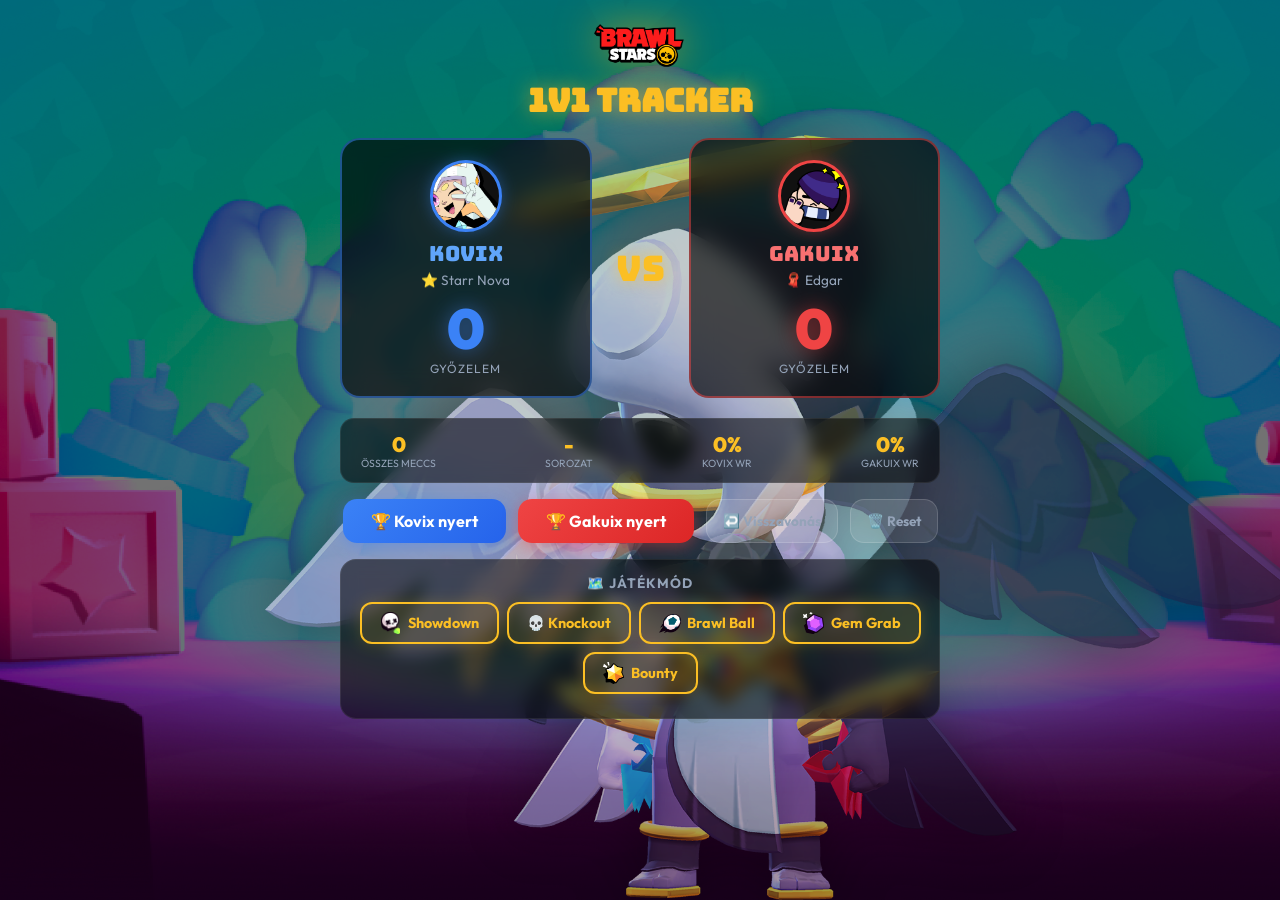
==== index.html @ f6cc5d06 "initial commit" ====
<!DOCTYPE html>
<html lang="hu">
<head>
  <meta charset="UTF-8">
  <meta name="viewport" content="width=device-width, initial-scale=1.0">
  <title>Brawl Stars 1v1</title>
  <link rel="icon" href="Logo_2025.png">
  <link href="https://fonts.googleapis.com/css2?family=Bungee&family=Outfit:wght@400;700;900&display=swap" rel="stylesheet">
  <style>
    * { margin:0; padding:0; box-sizing:border-box; }
    body {
      font-family:'Outfit',sans-serif;
      min-height:100vh;
      background: url('háttér.png') center/cover no-repeat fixed;
      color:#fff;
      overflow:hidden;
    }
    body::before {
      content:''; position:fixed; inset:0;
      background: rgba(0,0,0,0.5);
      z-index:0;
    }

    /* Character images in background */
    .bg-char-left, .bg-char-right {
      position:fixed; bottom:0; z-index:1; pointer-events:none;
      height:85vh; max-height:800px;
      object-fit:contain;
      filter: drop-shadow(0 0 30px rgba(0,0,0,0.6));
      opacity:0.6;
    }
    .bg-char-left { left:-20px; }
    .bg-char-right { right:-20px; }

    .wrap {
      position:relative; z-index:2; min-height:100vh;
      display:flex; flex-direction:column; align-items:center;
      padding:20px; overflow-y:auto;
    }

    /* Header */
    .header { text-align:center; margin-bottom:16px; }
    .header img { width:100px; filter:drop-shadow(0 0 20px rgba(255,180,0,0.5)); }
    .header h1 { font-family:'Bungee',sans-serif; font-size:2rem; color:#fbbf24; text-shadow:0 0 20px rgba(251,191,36,0.6); margin-top:4px; }

    /* Scoreboard */
    .scoreboard {
      display:flex; gap:24px; align-items:center; justify-content:center;
      width:100%; max-width:600px; margin-bottom:20px;
    }
    .player-card {
      flex:1; background:rgba(0,0,0,0.65); backdrop-filter:blur(12px);
      border-radius:20px; padding:20px; text-align:center;
      border:2px solid rgba(255,255,255,0.1);
      transition:transform 0.3s, box-shadow 0.3s;
    }
    .player-card:hover { transform:translateY(-4px); }
    .player-card.p1 { border-color:rgba(59,130,246,0.5); }
    .player-card.p2 { border-color:rgba(239,68,68,0.5); }
    .player-card.p1:hover { box-shadow:0 0 30px rgba(59,130,246,0.3); }
    .player-card.p2:hover { box-shadow:0 0 30px rgba(239,68,68,0.3); }

    .profile-pic {
      width:72px; height:72px; border-radius:50%; object-fit:cover;
      border:3px solid rgba(255,255,255,0.3);
      margin:0 auto 8px; display:block; background:#111;
    }
    .p1 .profile-pic { border-color:#3b82f6; box-shadow:0 0 15px rgba(59,130,246,0.4); }
    .p2 .profile-pic { border-color:#ef4444; box-shadow:0 0 15px rgba(239,68,68,0.4); }

    .player-name { font-family:'Bungee',sans-serif; font-size:1.3rem; margin-bottom:4px; }
    .p1 .player-name { color:#60a5fa; }
    .p2 .player-name { color:#f87171; }
    .fav-char { font-size:0.85rem; color:#94a3b8; margin-bottom:12px; }

    .score { font-size:3.5rem; font-weight:900; line-height:1; }
    .p1 .score { color:#3b82f6; text-shadow:0 0 20px rgba(59,130,246,0.5); }
    .p2 .score { color:#ef4444; text-shadow:0 0 20px rgba(239,68,68,0.5); }
    .score-label { font-size:0.75rem; color:#94a3b8; text-transform:uppercase; letter-spacing:1px; margin-top:4px; }

    .vs { font-family:'Bungee',sans-serif; font-size:2.2rem; color:#fbbf24; text-shadow:0 0 15px rgba(251,191,36,0.5); flex-shrink:0; }

    /* Buttons */
    .buttons { display:flex; gap:12px; flex-wrap:wrap; justify-content:center; margin-bottom:16px; }
    .btn {
      padding:12px 28px; border:none; border-radius:14px;
      font-family:'Outfit',sans-serif; font-weight:700; font-size:1rem;
      cursor:pointer; transition:all 0.2s; display:flex; align-items:center; gap:8px;
    }
    .btn:active { transform:scale(0.95); }
    .btn-blue { background:linear-gradient(135deg,#3b82f6,#2563eb); color:#fff; box-shadow:0 4px 15px rgba(59,130,246,0.4); }
    .btn-blue:hover { box-shadow:0 6px 25px rgba(59,130,246,0.6); transform:translateY(-2px); }
    .btn-red { background:linear-gradient(135deg,#ef4444,#dc2626); color:#fff; box-shadow:0 4px 15px rgba(239,68,68,0.4); }
    .btn-red:hover { box-shadow:0 6px 25px rgba(239,68,68,0.6); transform:translateY(-2px); }
    .btn-gray { background:rgba(255,255,255,0.1); color:#94a3b8; border:1px solid rgba(255,255,255,0.15); }
    .btn-gray:hover { background:rgba(255,255,255,0.2); color:#fff; }
    .btn-sm { padding:8px 16px; font-size:0.85rem; }

    /* Streak bar */
    .streak-bar {
      width:100%; max-width:600px; background:rgba(0,0,0,0.55); backdrop-filter:blur(8px);
      border-radius:14px; padding:12px 20px; margin-bottom:16px;
      display:flex; justify-content:space-between; align-items:center;
      border:1px solid rgba(255,255,255,0.08);
    }
    .streak-item { text-align:center; }
    .streak-val { font-size:1.3rem; font-weight:900; color:#fbbf24; }
    .streak-lbl { font-size:0.65rem; color:#94a3b8; text-transform:uppercase; }

    /* Emote overlay */
    .emote-overlay {
      position:fixed; inset:0; z-index:100; background:rgba(0,0,0,0.88);
      display:flex; flex-direction:column; align-items:center; justify-content:center;
      opacity:0; pointer-events:none; transition:opacity 0.5s;
    }
    .emote-overlay.show { opacity:1; pointer-events:all; }
    .emote-overlay.fade-out { opacity:0; }
    .emote-overlay .winner-text {
      font-family:'Bungee',sans-serif; font-size:2.5rem; margin-bottom:20px;
      animation: bounceIn 0.5s ease;
    }
    .emote-overlay .emote-media {
      max-width:320px; max-height:320px; border-radius:20px;
      box-shadow:0 0 40px rgba(251,191,36,0.4);
      animation: zoomIn 0.4s ease;
    }
    .emote-overlay .map-icon-big {
      width:200px; height:200px; object-fit:contain;
      animation: zoomIn 0.4s ease;
      filter: drop-shadow(0 0 30px rgba(251,191,36,0.5));
    }

    @keyframes bounceIn {
      0% { transform:scale(0.3); opacity:0; }
      50% { transform:scale(1.1); }
      100% { transform:scale(1); opacity:1; }
    }
    @keyframes zoomIn {
      from { transform:scale(0.5); opacity:0; }
      to { transform:scale(1); opacity:1; }
    }

    /* Map selector */
    .map-selector {
      width:100%; max-width:600px;
      background:rgba(0,0,0,0.55); backdrop-filter:blur(8px);
      border-radius:16px; padding:14px 16px; border:1px solid rgba(255,255,255,0.08);
      margin-bottom:16px;
    }
    .map-selector h3 { font-size:0.85rem; color:#94a3b8; margin-bottom:10px; text-transform:uppercase; letter-spacing:1px; text-align:center; }
    .map-btns { display:flex; gap:8px; flex-wrap:wrap; justify-content:center; }
    .map-btn {
      padding:8px 18px; border-radius:12px; border:2px solid rgba(255,255,255,0.12);
      background:rgba(255,255,255,0.06); color:#94a3b8; font-family:'Outfit',sans-serif;
      font-weight:700; font-size:0.9rem; cursor:pointer; transition:all 0.2s;
      display:flex; align-items:center; gap:6px;
    }
    .map-btn img { width:22px; height:22px; object-fit:contain; }
    .map-btn:hover { background:rgba(255,255,255,0.12); color:#fff; }
    .map-btn.active {
      border-color:#fbbf24; color:#fbbf24;
      background:rgba(251,191,36,0.12); box-shadow:0 0 15px rgba(251,191,36,0.2);
    }
    .current-map {
      text-align:center; margin-top:10px; font-family:'Bungee',sans-serif;
      font-size:1.1rem; color:#fbbf24;
    }

    @media(max-width:768px) {
      .bg-char-left, .bg-char-right { height:50vh; opacity:0.35; }
      .bg-char-left { left:-40px; }
      .bg-char-right { right:-40px; }
    }
    @media(max-width:500px) {
      .scoreboard { flex-direction:column; gap:12px; }
      .vs { font-size:1.5rem; }
      .header h1 { font-size:1.5rem; }
      .bg-char-left, .bg-char-right { display:none; }
    }
  </style>
</head>
<body>
  <!-- Background characters -->
  <img class="bg-char-left" src="kovix 16 oldalán nagyba legyen.png" alt="">
  <img class="bg-char-right" src="gakuiblox oldalán nagyba legyen.png" alt="">

  <div class="wrap">
    <div class="header">
      <img src="Logo_2025.png" alt="Brawl Stars">
      <h1>1v1 TRACKER</h1>
    </div>

    <div class="scoreboard">
      <div class="player-card p1">
        <img class="profile-pic" src="kovix 16 profila.png" alt="Kovix">
        <div class="player-name">Kovix</div>
        <div class="fav-char">⭐ Starr Nova</div>
        <div class="score" id="score1">0</div>
        <div class="score-label">Győzelem</div>
      </div>
      <div class="vs">VS</div>
      <div class="player-card p2">
        <img class="profile-pic" src="Edgar (Gakuix kedvenc karaktere és a win emote).png" alt="Gakuix">
        <div class="player-name">Gakuix</div>
        <div class="fav-char">🧣 Edgar</div>
        <div class="score" id="score2">0</div>
        <div class="score-label">Győzelem</div>
      </div>
    </div>

    <div class="streak-bar">
      <div class="streak-item"><div class="streak-val" id="totalGames">0</div><div class="streak-lbl">Összes meccs</div></div>
      <div class="streak-item"><div class="streak-val" id="streak">-</div><div class="streak-lbl">Sorozat</div></div>
      <div class="streak-item"><div class="streak-val" id="winrate1">0%</div><div class="streak-lbl">Kovix WR</div></div>
      <div class="streak-item"><div class="streak-val" id="winrate2">0%</div><div class="streak-lbl">Gakuix WR</div></div>
    </div>

    <div class="buttons">
      <button class="btn btn-blue" onclick="win(1)">🏆 Kovix nyert</button>
      <button class="btn btn-red" onclick="win(2)">🏆 Gakuix nyert</button>
      <button class="btn btn-gray btn-sm" onclick="undo()">↩️ Visszavonás</button>
      <button class="btn btn-gray btn-sm" onclick="resetAll()">🗑️ Reset</button>
    </div>

    <div class="map-selector">
      <h3>🗺️ Játékmód</h3>
      <div class="map-btns">
        <button class="map-btn" onclick="pickMap('Showdown')"><img src="showdown_icon.png"> Showdown</button>
        <button class="map-btn" onclick="pickMap('Knockout')">💀 Knockout</button>
        <button class="map-btn" onclick="pickMap('Brawl Ball')"><img src="brawl_ball_icon.png"> Brawl Ball</button>
        <button class="map-btn" onclick="pickMap('Gem Grab')"><img src="gem_grab_icon.png"> Gem Grab</button>
        <button class="map-btn" onclick="pickMap('Bounty')"><img src="bounty_icon.png"> Bounty</button>
      </div>
      <div class="current-map" id="currentMap"></div>
    </div>
  </div>

  <!-- Overlay (emote + map) -->
  <div class="emote-overlay" id="emoteOverlay">
    <div class="winner-text" id="winnerText"></div>
    <div id="emoteContainer"></div>
  </div>

  <script>
    let data = JSON.parse(localStorage.getItem('brawl1v1') || '{"s1":0,"s2":0,"map":""}');

    const PLAYERS = {
      1: { name:"Kovix", winEmote:"win.png", loseEmote:"nem win.png", color:"#3b82f6" },
      2: { name:"Gakuix", winEmote:"Edgar (Gakuix kedvenc karaktere és a win emote).png", loseEmote:"Gakuix nem nyerő emote.png", color:"#ef4444" }
    };

    const MAP_ICONS = {
      'Showdown': 'showdown_icon.png',
      'Knockout': null,
      'Brawl Ball': 'brawl_ball_icon.png',
      'Gem Grab': 'gem_grab_icon.png',
      'Bounty': 'bounty_icon.png'
    };

    let overlayTimer = null;

    function save() { localStorage.setItem('brawl1v1', JSON.stringify(data)); }

    function render() {
      document.getElementById('score1').textContent = data.s1;
      document.getElementById('score2').textContent = data.s2;
      const total = data.s1 + data.s2;
      document.getElementById('totalGames').textContent = total;
      document.getElementById('winrate1').textContent = total ? Math.round(data.s1/total*100)+'%' : '0%';
      document.getElementById('winrate2').textContent = total ? Math.round(data.s2/total*100)+'%' : '0%';
      let streak = '-';
      if (data.s1 > 0 || data.s2 > 0) {
        if (data.s1 > data.s2) streak = 'Kovix vezet 🔥';
        else if (data.s2 > data.s1) streak = 'Gakuix vezet 🔥';
        else streak = 'Döntetlen ⚡';
      }
      document.getElementById('streak').textContent = streak;
      document.querySelectorAll('.map-btn').forEach(btn => {
        btn.classList.toggle('active', btn.textContent.includes(data.map));
      });
      document.getElementById('currentMap').textContent = data.map ? '🎮 ' + data.map : '';
    }

    function showOverlay(html, duration) {
      const overlay = document.getElementById('emoteOverlay');
      const text = document.getElementById('winnerText');
      const container = document.getElementById('emoteContainer');
      if (overlayTimer) clearTimeout(overlayTimer);
      overlay.classList.remove('fade-out');
      text.innerHTML = html.title || '';
      text.style.color = html.color || '#fbbf24';
      container.innerHTML = html.content || '';
      overlay.classList.add('show');
      overlayTimer = setTimeout(() => {
        overlay.classList.add('fade-out');
        setTimeout(() => {
          overlay.classList.remove('show','fade-out');
        }, 500);
      }, duration);
    }

    function pickMap(name) {
      data.map = name;
      save(); render();
      const icon = MAP_ICONS[name];
      const imgHtml = icon
        ? `<img class="map-icon-big" src="${icon}">`
        : `<div style="font-size:6rem;">💀</div>`;
      showOverlay({ title:`🗺️ ${name}`, color:'#fbbf24', content:imgHtml }, 3000);
    }

    function win(p) {
      if (p===1) data.s1++; else data.s2++;
      save(); render();
      const pl = PLAYERS[p];
      showOverlay({
        title: '🏆 ' + pl.name + ' NYERT! 🏆',
        color: pl.color,
        content: `<img class="emote-media" src="${pl.winEmote}">`
      }, 3000);
    }

    function undo() {
      if (data.s1 === 0 && data.s2 === 0) return;
      // can't know who won last, so just ask
      const who = prompt('Kit vonod vissza? (1 = Kovix, 2 = Gakuix)');
      if (who === '1' && data.s1 > 0) { data.s1--; save(); render(); }
      else if (who === '2' && data.s2 > 0) { data.s2--; save(); render(); }
    }

    function resetAll() {
      if (!confirm('Biztosan törlöd az összes eredményt?')) return;
      data={s1:0,s2:0,map:data.map}; save(); render();
    }

    render();
  </script>
</body>
</html>
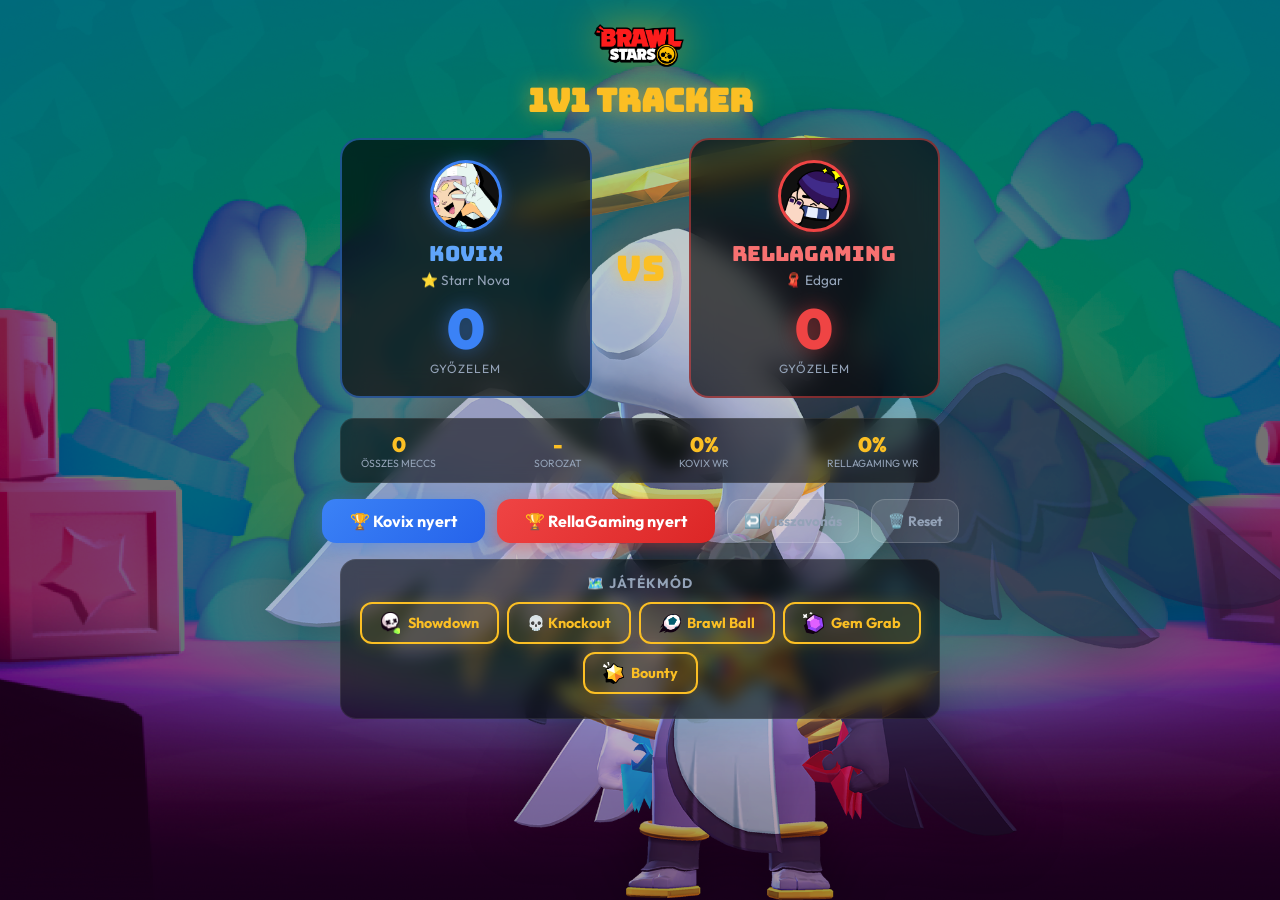
==== commit 8e30ea44: "Rename gakublox (Gakuix) to RellaGaming" ====
--- a/index.html
+++ b/index.html
@@ -182,7 +182,7 @@
 <body>
   <!-- Background characters -->
   <img class="bg-char-left" src="kovix 16 oldalán nagyba legyen.png" alt="">
-  <img class="bg-char-right" src="gakuiblox oldalán nagyba legyen.png" alt="">
+  <img class="bg-char-right" src="RellaGaming oldalán nagyba legyen.png" alt="">
 
   <div class="wrap">
     <div class="header">
@@ -200,8 +200,8 @@
       </div>
       <div class="vs">VS</div>
       <div class="player-card p2">
-        <img class="profile-pic" src="Edgar (Gakuix kedvenc karaktere és a win emote).png" alt="Gakuix">
-        <div class="player-name">Gakuix</div>
+        <img class="profile-pic" src="Edgar (RellaGaming kedvenc karaktere és a win emote).png" alt="RellaGaming">
+        <div class="player-name">RellaGaming</div>
         <div class="fav-char">🧣 Edgar</div>
         <div class="score" id="score2">0</div>
         <div class="score-label">Győzelem</div>
@@ -212,12 +212,12 @@
       <div class="streak-item"><div class="streak-val" id="totalGames">0</div><div class="streak-lbl">Összes meccs</div></div>
       <div class="streak-item"><div class="streak-val" id="streak">-</div><div class="streak-lbl">Sorozat</div></div>
       <div class="streak-item"><div class="streak-val" id="winrate1">0%</div><div class="streak-lbl">Kovix WR</div></div>
-      <div class="streak-item"><div class="streak-val" id="winrate2">0%</div><div class="streak-lbl">Gakuix WR</div></div>
+      <div class="streak-item"><div class="streak-val" id="winrate2">0%</div><div class="streak-lbl">RellaGaming WR</div></div>
     </div>
 
     <div class="buttons">
       <button class="btn btn-blue" onclick="win(1)">🏆 Kovix nyert</button>
-      <button class="btn btn-red" onclick="win(2)">🏆 Gakuix nyert</button>
+      <button class="btn btn-red" onclick="win(2)">🏆 RellaGaming nyert</button>
       <button class="btn btn-gray btn-sm" onclick="undo()">↩️ Visszavonás</button>
       <button class="btn btn-gray btn-sm" onclick="resetAll()">🗑️ Reset</button>
     </div>
@@ -246,7 +246,7 @@
 
     const PLAYERS = {
       1: { name:"Kovix", winEmote:"win.png", loseEmote:"nem win.png", color:"#3b82f6" },
-      2: { name:"Gakuix", winEmote:"Edgar (Gakuix kedvenc karaktere és a win emote).png", loseEmote:"Gakuix nem nyerő emote.png", color:"#ef4444" }
+      2: { name:"RellaGaming", winEmote:"Edgar (RellaGaming kedvenc karaktere és a win emote).png", loseEmote:"RellaGaming nem nyerő emote.png", color:"#ef4444" }
     };
 
     const MAP_ICONS = {
@@ -271,7 +271,7 @@
       let streak = '-';
       if (data.s1 > 0 || data.s2 > 0) {
         if (data.s1 > data.s2) streak = 'Kovix vezet 🔥';
-        else if (data.s2 > data.s1) streak = 'Gakuix vezet 🔥';
+        else if (data.s2 > data.s1) streak = 'RellaGaming vezet 🔥';
         else streak = 'Döntetlen ⚡';
       }
       document.getElementById('streak').textContent = streak;
@@ -323,7 +323,7 @@
     function undo() {
       if (data.s1 === 0 && data.s2 === 0) return;
       // can't know who won last, so just ask
-      const who = prompt('Kit vonod vissza? (1 = Kovix, 2 = Gakuix)');
+      const who = prompt('Kit vonod vissza? (1 = Kovix, 2 = RellaGaming)');
       if (who === '1' && data.s1 > 0) { data.s1--; save(); render(); }
       else if (who === '2' && data.s2 > 0) { data.s2--; save(); render(); }
     }
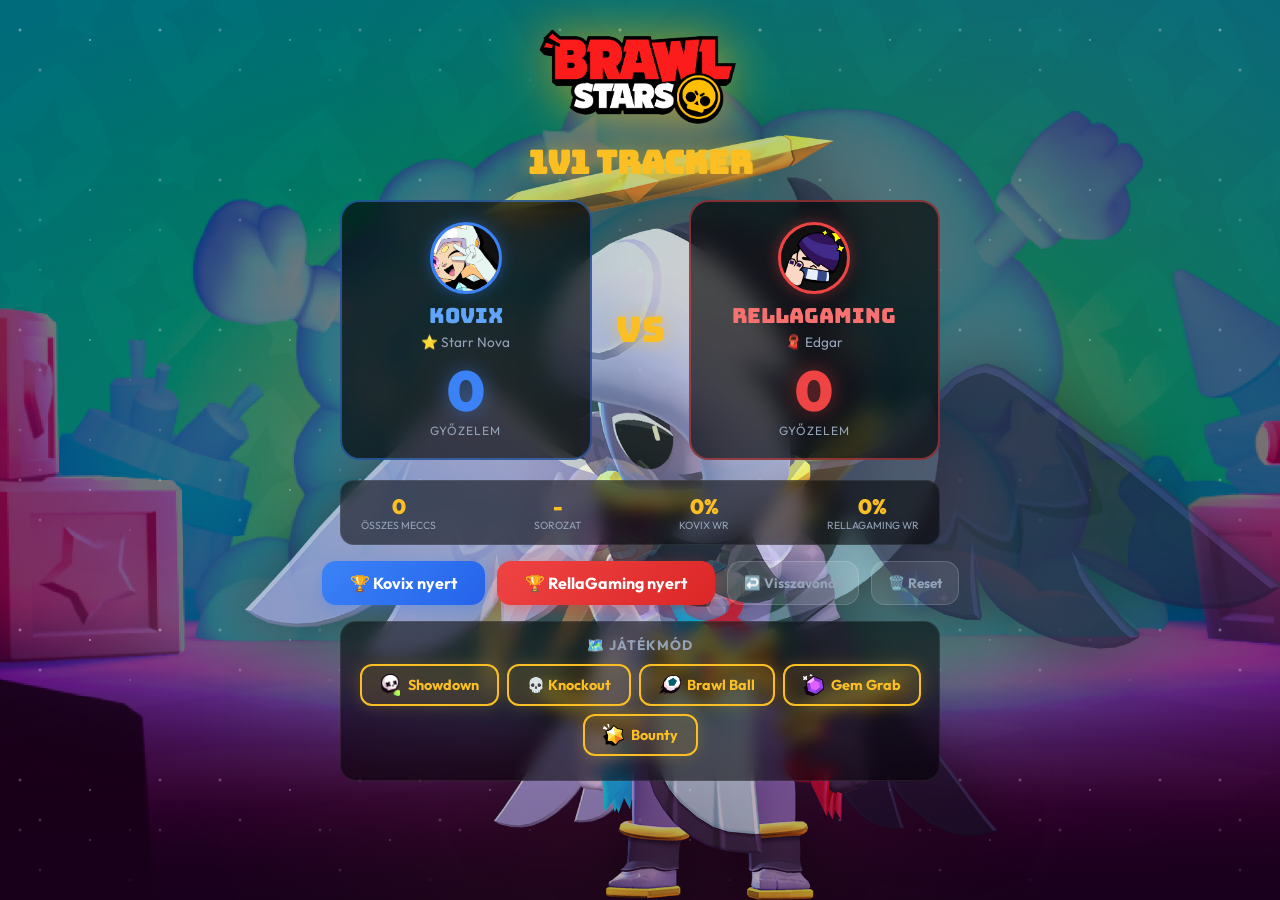
==== commit 961eab1f: "Enlarge logo, pin background characters to screen edges, and add animated star background" ====
--- a/index.html
+++ b/index.html
@@ -27,10 +27,31 @@
       height:85vh; max-height:800px;
       object-fit:contain;
       filter: drop-shadow(0 0 30px rgba(0,0,0,0.6));
-      opacity:0.6;
-    }
-    .bg-char-left { left:-20px; }
-    .bg-char-right { right:-20px; }
+      opacity:0.65;
+    }
+    .bg-char-left { left:0; object-position: left bottom; }
+    .bg-char-right { right:0; object-position: right bottom; }
+
+    /* Animated star background style */
+    .stars {
+      position: fixed; inset:0; z-index:0; pointer-events:none;
+      background: radial-gradient(ellipse at 20% 50%, rgba(59,130,246,0.08) 0%, transparent 50%),
+                  radial-gradient(ellipse at 80% 20%, rgba(239,68,68,0.08) 0%, transparent 50%),
+                  radial-gradient(ellipse at 50% 80%, rgba(251,191,36,0.05) 0%, transparent 50%);
+    }
+    .stars::before, .stars::after {
+      content:''; position:absolute; inset:0;
+      background-image: 
+        radial-gradient(2px 2px at 20px 30px, rgba(255,255,255,0.4), transparent),
+        radial-gradient(2px 2px at 40px 70px, rgba(255,255,255,0.3), transparent),
+        radial-gradient(1.5px 1.5px at 90px 40px, rgba(255,255,255,0.5), transparent),
+        radial-gradient(1px 1px at 130px 80px, rgba(255,255,255,0.3), transparent),
+        radial-gradient(2px 2px at 160px 30px, rgba(255,255,255,0.4), transparent);
+      background-size: 200px 150px;
+      animation: twinkle 5s ease-in-out infinite alternate;
+    }
+    .stars::after { background-size: 300px 200px; animation-delay: -2.5s; opacity:0.6; }
+    @keyframes twinkle { from{opacity:0.4} to{opacity:1} }
 
     .wrap {
       position:relative; z-index:2; min-height:100vh;
@@ -40,7 +61,7 @@
 
     /* Header */
     .header { text-align:center; margin-bottom:16px; }
-    .header img { width:100px; filter:drop-shadow(0 0 20px rgba(255,180,0,0.5)); }
+    .header img { width:220px; filter:drop-shadow(0 0 25px rgba(255,180,0,0.6)); }
     .header h1 { font-family:'Bungee',sans-serif; font-size:2rem; color:#fbbf24; text-shadow:0 0 20px rgba(251,191,36,0.6); margin-top:4px; }
 
     /* Scoreboard */
@@ -168,8 +189,8 @@
 
     @media(max-width:768px) {
       .bg-char-left, .bg-char-right { height:50vh; opacity:0.35; }
-      .bg-char-left { left:-40px; }
-      .bg-char-right { right:-40px; }
+      .bg-char-left { left:0; }
+      .bg-char-right { right:0; }
     }
     @media(max-width:500px) {
       .scoreboard { flex-direction:column; gap:12px; }
@@ -180,6 +201,8 @@
   </style>
 </head>
 <body>
+  <div class="stars"></div>
+
   <!-- Background characters -->
   <img class="bg-char-left" src="kovix 16 oldalán nagyba legyen.png" alt="">
   <img class="bg-char-right" src="RellaGaming oldalán nagyba legyen.png" alt="">
